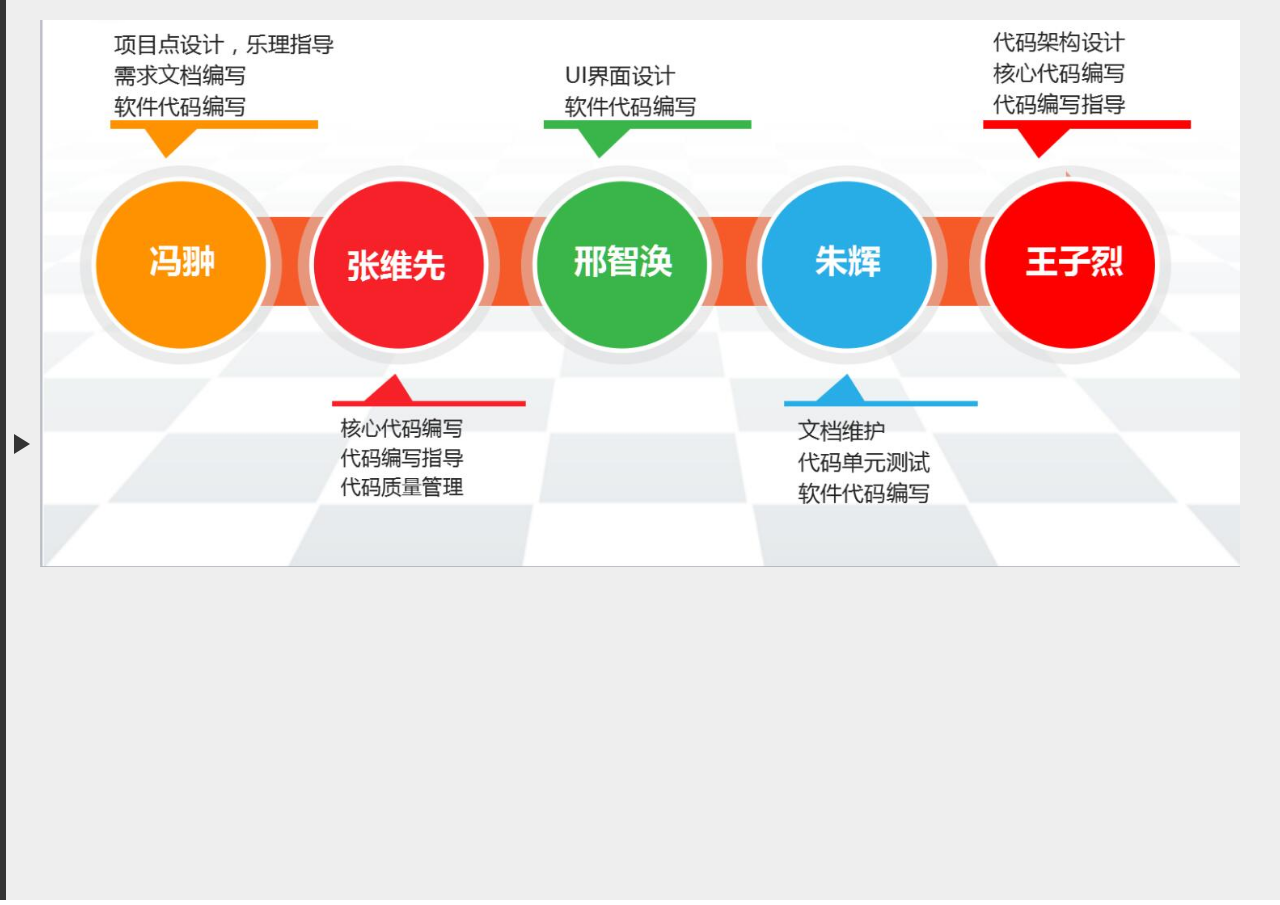
==== templates/about.html @ ae454264 "Initial commit" ====
<!doctype html>
<html lang="en">
<head>
<meta charset="utf-8">
<title>基于神经网络模型的音乐识别提取与再创作软件</title>
    <link rel="stylesheet" type="text/css" href="/static/css/demo.css" />
	<script src="/static/js/modernizr.custom.js"></script>
</head>
<body>

<div class="meny">
  <h2>基于神经网络模型的音乐识别提取与再创作软件</h2>
  <ul>
    <li><a href="/index">主页</a></li>
    <li><a href="/recognition">扒谱</a></li>
    <li><a href="/melody">midi转乐谱</a></li>
    <li><a href="/chord">和弦匹配</a></li>
    <li><a href="/help">帮助</a></li>
    <li><a href="/about">关于我们</a></li>
  </ul>
</div>
<div class="meny-arrow"></div>
<div class="contents">
	<a><img src="/static/img/about_us.jpg" width="100%"></a>
</div>
<script src="/static/js/meny.js"></script>
<script>
	var meny = Meny.create({
		menuElement: document.querySelector( '.meny' ),
		contentsElement: document.querySelector( '.contents' ),
		position: Meny.getQuery().p || 'left',
		height: 200,
		width: 260,
		threshold: 40,
		mouse: true,
		touch: true
	});
	if( Meny.getQuery().u && Meny.getQuery().u.match( /^http/gi ) ) {
		var contents = document.querySelector( '.contents' );
		contents.style.padding = '0px';
		contents.innerHTML = '<div class="cover"></div><iframe src="'+ Meny.getQuery().u +'" style="width: 100%; height: 100%; border: 0; position: absolute;"></iframe>';
	}
</script>
</body>
</html>
---- static/css/demo.css ----
* {
	margin: 0;
	padding: 0;
}
html, body {
	height: 100%;
	overflow: hidden;
}
body {
	background-color: #222;
	background-repeat: repeat;
	font-family: 'Lato', Helvetica, sans-serif;
	font-size: 16px;
	color: #222;
}
a {
	color: #c2575b;
	text-decoration: none;
	-webkit-transition: 0.15s color ease;
	-moz-transition: 0.15s color ease;
	-ms-transition: 0.15s color ease;
	-o-transition: 0.15s color ease;
	transition: 0.15s color ease;
}
a:hover {
	color: #f76f76;
}
h1, h2 {
	font-size: 24px;
}
.meny {
	display: none;
	padding: 20px;
	overflow: auto;
	background: #333;
	color: #eee;
	-webkit-box-sizing: border-box;
	-moz-box-sizing: border-box;
	box-sizing: border-box;
}
.meny ul {
	margin-top: 10px;
}
.meny ul li {
	display: inline-block;
	width: 200px;
	list-style: none;
	font-size: 20px;
	padding: 3px 10px;
}
.meny ul li:before {
	content: '-';
	margin-right: 5px;
	color: rgba( 255, 255, 255, 0.2 );
}

.meny-arrow {
	position: absolute;
	z-index: 10;
	border: 10px solid transparent;
	-webkit-transition: opacity 0.4s ease 0.4s;
	-moz-transition: opacity 0.4s ease 0.4s;
	-ms-transition: opacity 0.4s ease 0.4s;
	-o-transition: opacity 0.4s ease 0.4s;
	transition: opacity 0.4s ease 0.4s;
}
.meny-left .meny-arrow {
	left: 14px;
	top: 50%;
	margin-top: -16px;
	border-left: 16px solid #333;
}
.meny-right .meny-arrow {
	right: 14px;
	top: 50%;
	margin-top: -16px;
	border-right: 16px solid #333;
}
.meny-top .meny-arrow {
	left: 50%;
	top: 14px;
	margin-left: -16px;
	border-top: 16px solid #333;
}
.meny-bottom .meny-arrow {
	left: 50%;
	bottom: 14px;
	margin-left: -16px;
	border-bottom: 16px solid #333;
}
.meny-active .meny-arrow {
	opacity: 0;
	-webkit-transition: opacity 0.2s ease;
	-moz-transition: opacity 0.2s ease;
	-ms-transition: opacity 0.2s ease;
	-o-transition: opacity 0.2s ease;
	transition: opacity 0.2s ease;
}


.contents {
	background: #eee;
	padding: 20px 40px;
	width: 100%;
	height: 100%;
	overflow-y: auto;
	-webkit-overflow-scrolling: touch;
	-webkit-transform-style: preserve-3d;
	-webkit-box-sizing: border-box;
	-moz-box-sizing: border-box;
	box-sizing: border-box;
}
.contents p {
	margin: 10px 0 10px 0;
	font-size: 16px;
	line-height: 1.32;
}
.contents small {
	display: block;
	margin-top: 10px;
	padding-top: 10px;
	color: #333;
	font-size: 0.85em;
	border-top: 1px dashed #ccc;
	-webkit-text-size-adjust: none;
}
.contents .sharing {
	position: absolute;
	bottom: 20px;
}
*, *:after, *:before { -webkit-box-sizing: border-box; -moz-box-sizing: border-box; box-sizing: border-box; }
.clearfix:before, .clearfix:after { content: ''; display: table; }
.clearfix:after { clear: both; }

body {
	background: #fff;
	color: #4b5f5a;
	font-size: 100%;
	line-height: 1.25;
	font-family: 'Lato', Arial, sans-serif;
}

a {
	color: #9baaa7;
	text-decoration: none;
	outline: none;
}

a:hover, a:focus {
	color: #e88565;
}

code {
	opacity: 0.7;
	white-space: nowrap;
	padding: 0 7px;
	background: rgba(0,0,0,0.08);
}

.codrops-header {
	margin: 0 auto;
	padding: 2em 2em 0;
	text-align: center;
}

.codrops-header h1 {
	margin: 0;
	font-weight: 300;
	font-size: 2.5em;
	padding-top: 0.2em;
}

.codrops-header h1 span {
	display: block;
	padding: 0 0 0.6em 0.1em;
	font-size: 0.6em;
	opacity: 0.7;
}

.codrops-top {
	width: 100%;
	text-transform: uppercase;
	font-weight: 700;
	font-size: 0.69em;
	line-height: 2.2;
	text-align: center;
}

.codrops-top a {
	display: block;
	padding: 0 1em;
	text-decoration: none;
	letter-spacing: 1px;
}

.codrops-icon:before {
	margin: 0 4px;
	text-transform: none;
	font-weight: normal;
	font-style: normal;
	font-variant: normal;
	font-family: 'codropsicons';
	line-height: 1;
	speak: none;
	-webkit-font-smoothing: antialiased;
}

.codrops-icon-drop:before {
	content: "\e001";
}

.codrops-icon-prev:before {
	content: "\e004";
}

.related {
	padding: 6em 2em;
	text-align: center;
}

.related p {
	font-size: 1.5em;
}

.related > a {
	border: 3px solid #8d9a97;
	display: inline-block;
	text-align: center;
	margin: 20px 10px;
	padding: 25px;
	color: #8d9a97;
	-webkit-transition: color 0.3s, border-color 0.3s;
	transition: color 0.3s, border-color 0.3s;
}

.related a:hover {
	color: #4b5f5a;
	border-color: #4b5f5a;
}

.related a img {
	max-width: 100%;
	opacity: 0.8;
	-webkit-transition: opacity 0.3s;
	transition: opacity 0.3s;
}

.related a:hover img,
.related a:active img {
	opacity: 1;
}

.related a h3 {
	margin: 0;
	padding: 0.5em 0 0.3em;
	max-width: 300px;
	text-align: left;
}

#show-sheets{
	float: right;
	top: 0;
}
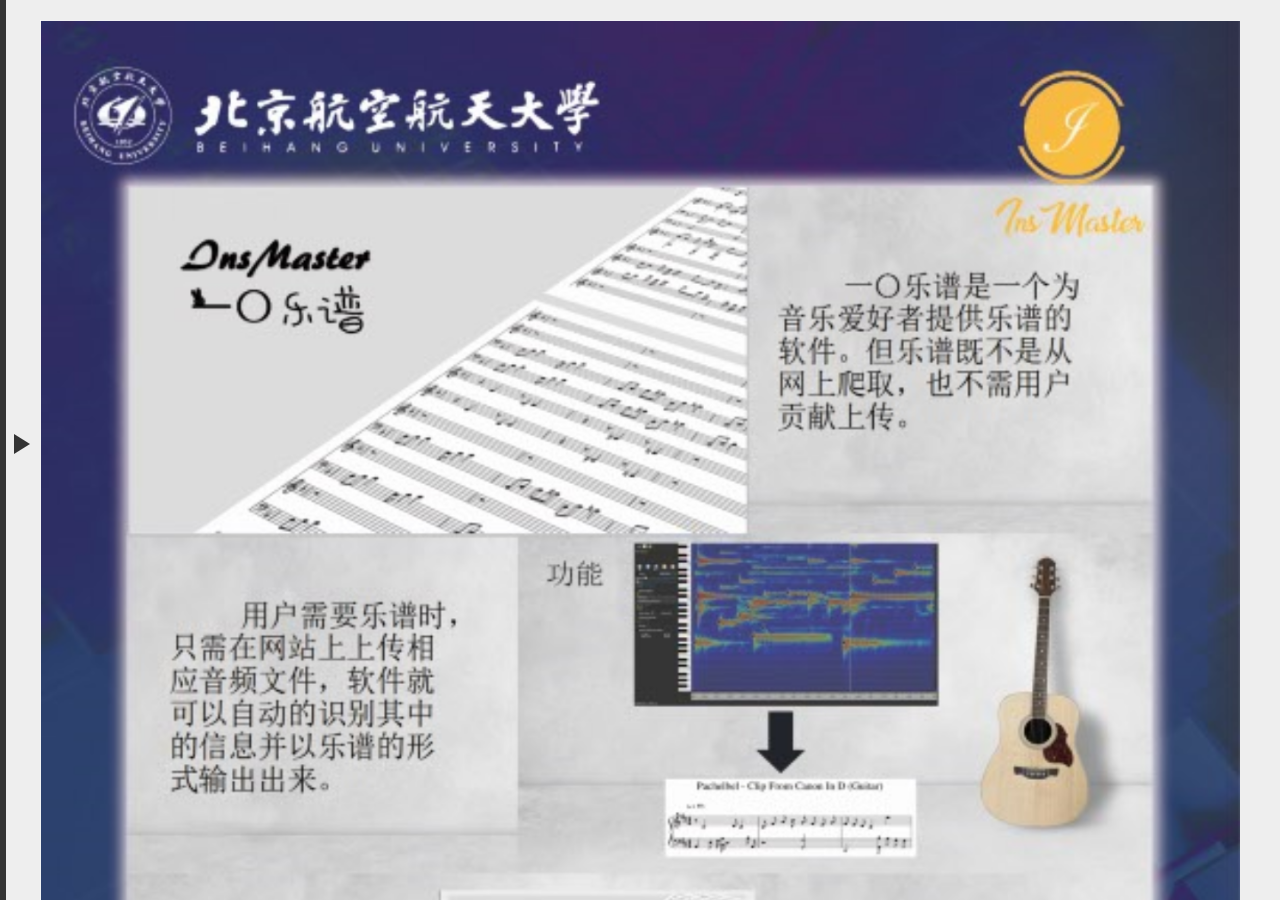
==== commit 7be3bc5c: "bug fixed" ====
--- a/templates/about.html
+++ b/templates/about.html
@@ -21,7 +21,7 @@
 </div>
 <div class="meny-arrow"></div>
 <div class="contents">
-	<a><img src="/static/img/about_us.jpg" width="100%"></a>
+	<a><img src="/static/img/about_us.png" width="100%"></a>
 </div>
 <script src="/static/js/meny.js"></script>
 <script>
